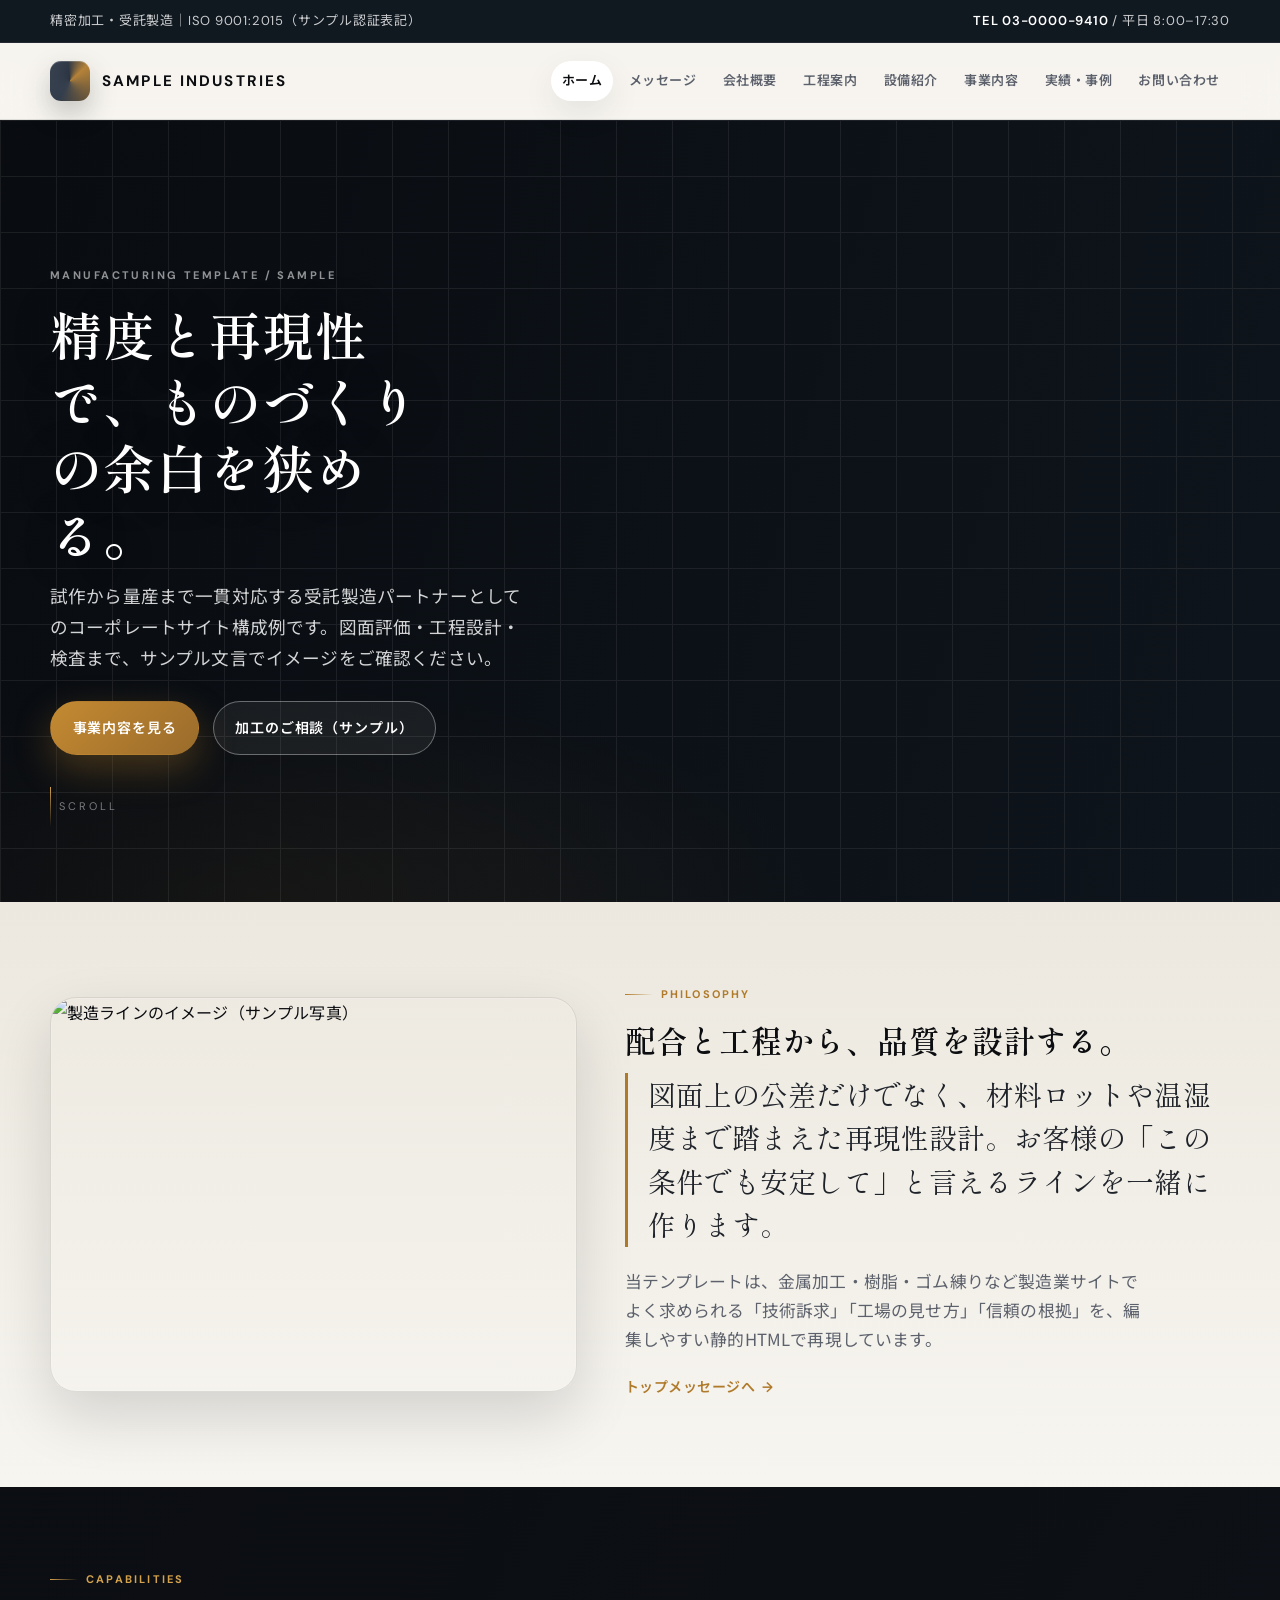
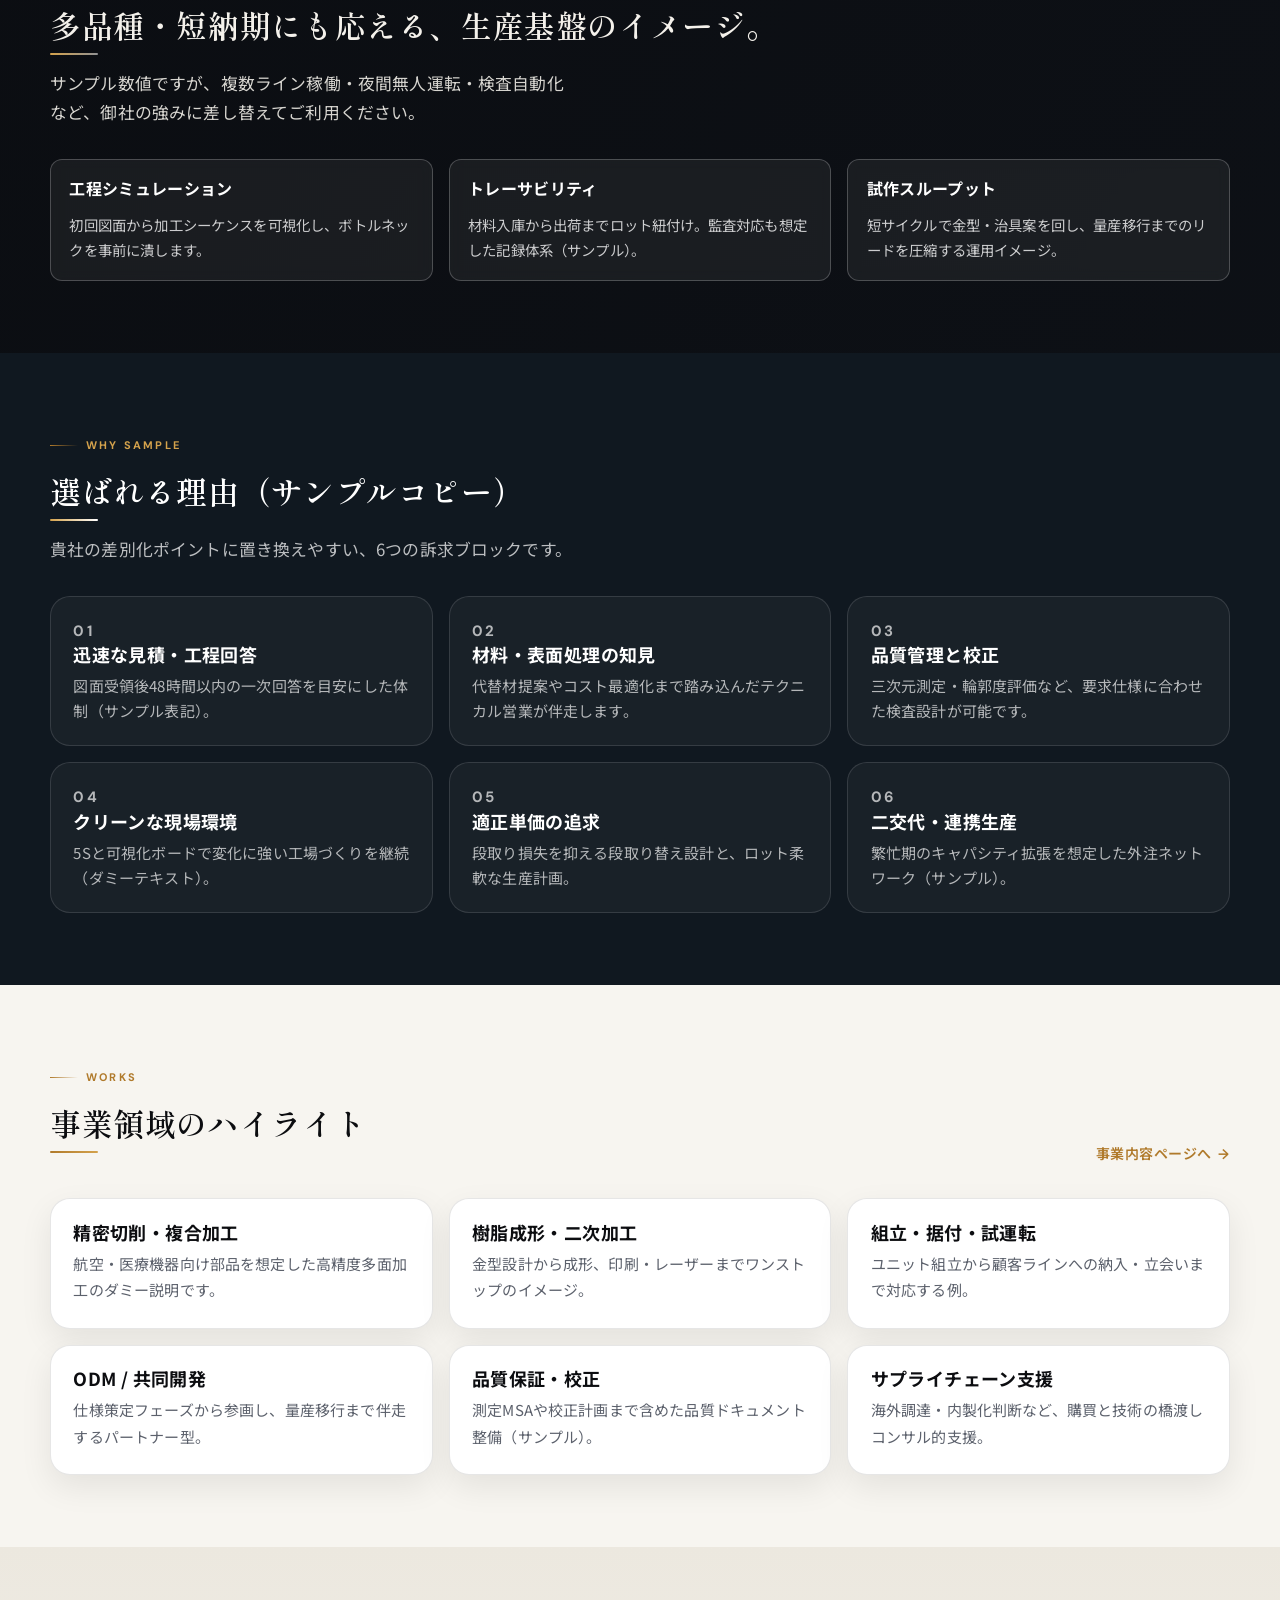
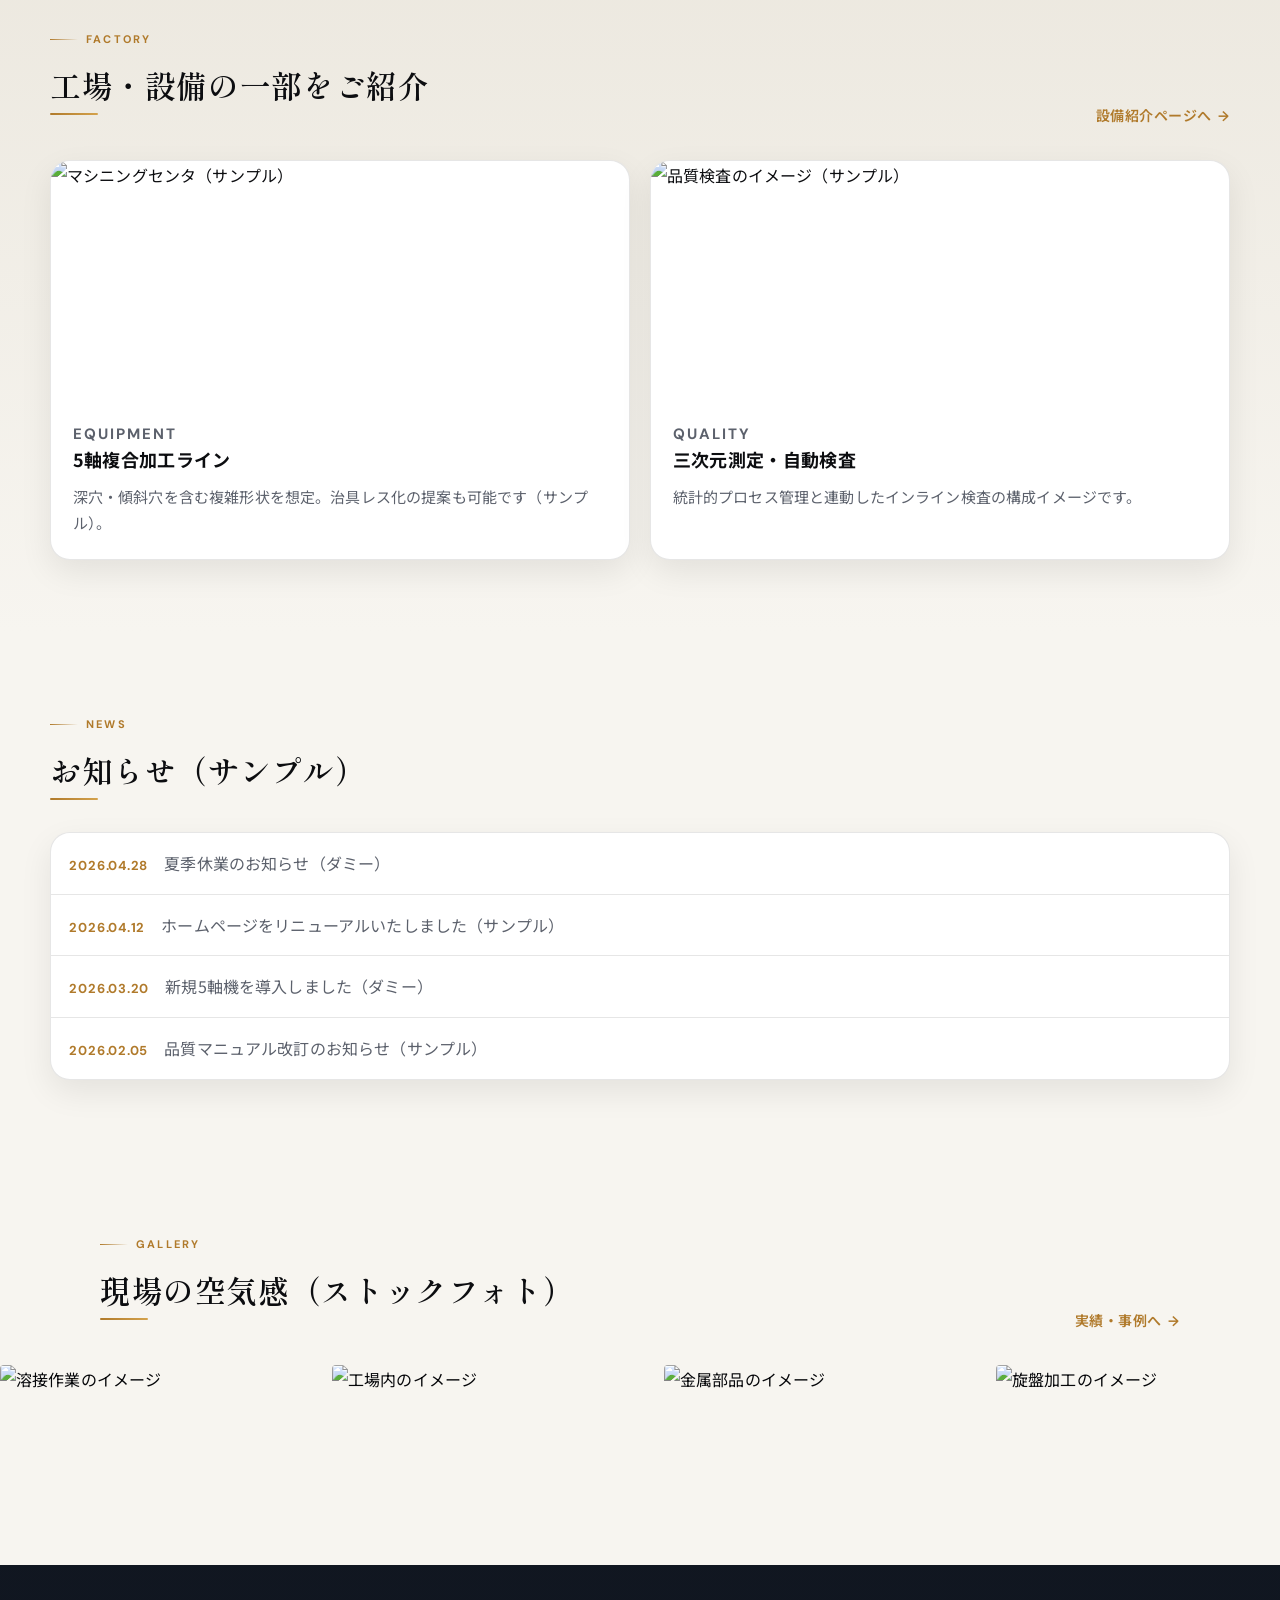
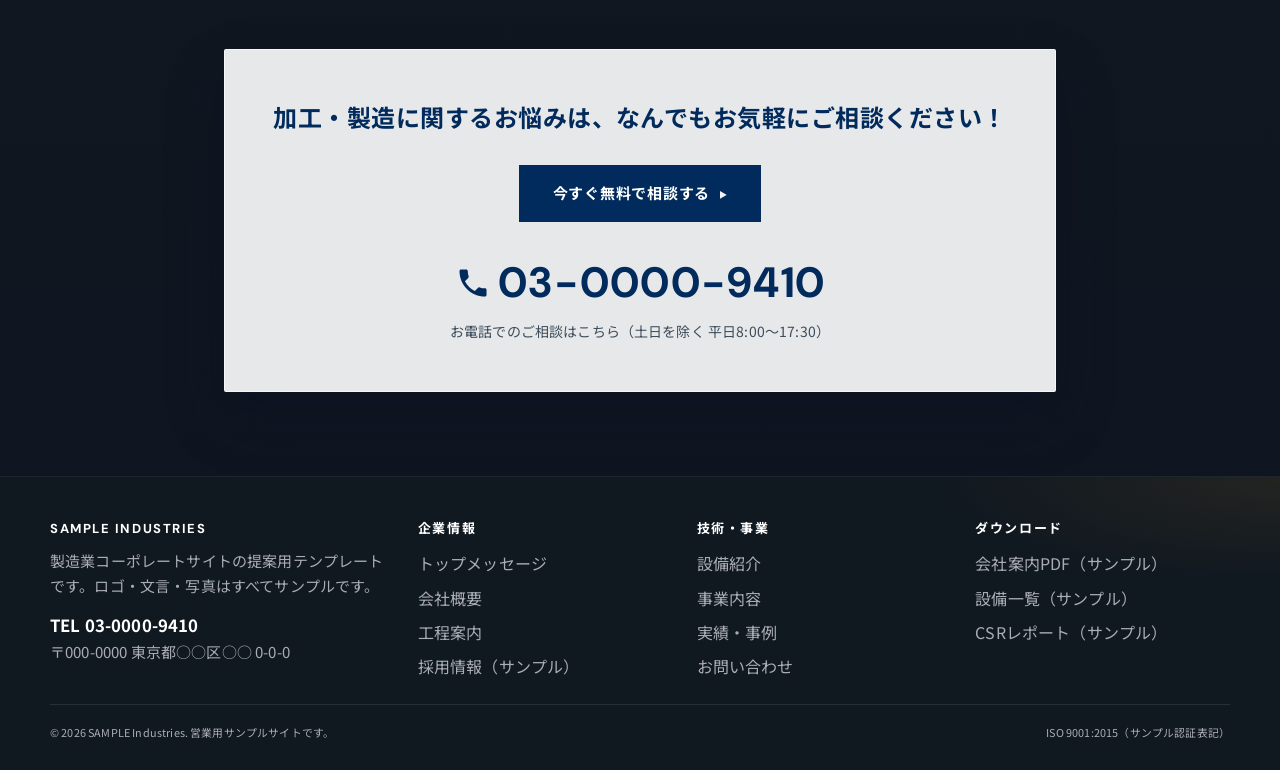
==== index.html @ 42953456 "first commit" ====
<!doctype html>
<html lang="ja">
  <head>
    <meta charset="UTF-8" />
    <meta name="viewport" content="width=device-width, initial-scale=1.0" />
    <meta
      name="description"
      content="製造業向けコーポレートサイトの営業用サンプル。精密加工・受託製造をイメージした複数ページ構成のテンプレートです。"
    />
    <title>SAMPLE Industries | 製造業向けサンプルサイト</title>
    <link rel="preconnect" href="https://fonts.googleapis.com" />
    <link rel="preconnect" href="https://fonts.gstatic.com" crossorigin />
    <link
      href="https://fonts.googleapis.com/css2?family=DM+Sans:ital,opsz,wght@0,9..40,400;0,9..40,500;0,9..40,600;0,9..40,700&family=Noto+Sans+JP:wght@400;500;600;700&family=Shippori+Mincho:wght@500;600;700&display=swap"
      rel="stylesheet"
    />
    <link rel="stylesheet" href="assets/css/style.css" />
  </head>
  <body>
    <div class="topbar">
      <div class="container topbar-inner">
        <div>精密加工・受託製造｜ISO 9001:2015（サンプル認証表記）</div>
        <div><strong>TEL 03-0000-9410</strong> / 平日 8:00–17:30</div>
      </div>
    </div>
    <header class="site-header">
      <div class="container header-inner">
        <a href="index.html" class="brand">
          <span class="brand-mark" aria-hidden="true"></span>
          <span>SAMPLE Industries</span>
        </a>
        <button class="nav-toggle" type="button" aria-label="メニューを開く" aria-expanded="false">Menu</button>
        <nav class="global-nav">
          <div class="global-nav__scroll">
          <a href="index.html" class="is-active">ホーム</a>
          <a href="about.html">メッセージ</a>
          <a href="company.html">会社概要</a>
          <a href="process.html">工程案内</a>
          <a href="equipment.html">設備紹介</a>
          <a href="services.html">事業内容</a>
          <a href="works.html">実績・事例</a>
          <a href="contact.html" class="global-nav__contact-link">お問い合わせ</a>
          </div>
          <div class="mobile-nav-cta">
            <div class="mobile-nav-cta__card">
              <p class="mobile-nav-cta__title">
                加工・製造に関するお悩みは、なんでもお気軽にご相談ください！
              </p>
              <a href="contact.html" class="mobile-nav-cta__btn">
                フォームで相談する
                <span class="mobile-nav-cta__btn-icon" aria-hidden="true">▶</span>
              </a>
              <p class="mobile-nav-cta__tel">
                <a href="tel:+81300009410">
                  <svg viewBox="0 0 24 24" width="24" height="24" aria-hidden="true">
                    <path
                      d="M6.62 10.79c1.44 2.83 3.76 5.14 6.59 6.59l2.2-2.2c.27-.27.67-.36 1.02-.24 1.12.37 2.33.57 3.57.57.55 0 1 .45 1 1V20c0 .55-.45 1-1 1-9.39 0-17-7.61-17-17 0-.55.45-1 1-1h3.5c.55 0 1 .45 1 1 0 1.25.2 2.45.57 3.57.11.35.03.74-.25 1.02l-2.2 2.2z"
                    />
                  </svg>
                  03-0000-9410
                </a>
              </p>
              <p class="mobile-nav-cta__hours">お電話でのご相談はこちら（土日を除く 平日8:00〜17:30）</p>
            </div>
          </div>
        </nav>
      </div>
    </header>

    <main>
      <section class="hero-home" aria-label="メインビジュアル">
        <div class="hero-home__media" aria-hidden="true">
          <img
            src="https://images.unsplash.com/photo-1581091226825-a6a2a5aee158?auto=format&fit=crop&w=2400&q=85"
            alt=""
            width="2400"
            height="1350"
            fetchpriority="high"
          />
        </div>
        <div class="hero-home__veil" aria-hidden="true"></div>
        <div class="hero-home__grid" aria-hidden="true"></div>
        <div class="hero-home__content">
          <div class="container">
            <p class="hero-home__tag">Manufacturing template / sample</p>
            <h1>精度と再現性で、ものづくりの余白を狭める。</h1>
            <p class="lead">
              試作から量産まで一貫対応する受託製造パートナーとしてのコーポレートサイト構成例です。図面評価・工程設計・検査まで、サンプル文言でイメージをご確認ください。
            </p>
            <div class="hero-cta">
              <a href="services.html" class="btn btn-primary">事業内容を見る</a>
              <a href="contact.html" class="btn btn-ghost">加工のご相談（サンプル）</a>
            </div>
            <p class="hero-home__scroll"><span aria-hidden="true"></span>Scroll</p>
          </div>
        </div>
      </section>

      <section class="section-muted">
        <div class="container statement">
          <div class="statement__figure">
            <img
              src="https://images.unsplash.com/photo-1581094794329-c8112a89af12?auto=format&fit=crop&w=1200&q=82"
              alt="製造ラインのイメージ（サンプル写真）"
              width="1200"
              height="900"
            />
          </div>
          <div>
            <span class="eyebrow">Philosophy</span>
            <h2>配合と工程から、品質を設計する。</h2>
            <p class="pullquote">
              図面上の公差だけでなく、材料ロットや温湿度まで踏まえた再現性設計。お客様の「この条件でも安定して」と言えるラインを一緒に作ります。
            </p>
            <p class="lead">
              当テンプレートは、金属加工・樹脂・ゴム練りなど製造業サイトでよく求められる「技術訴求」「工場の見せ方」「信頼の根拠」を、編集しやすい静的HTMLで再現しています。
            </p>
            <p style="margin-top: 1rem">
              <a href="about.html" class="section-link">トップメッセージへ</a>
            </p>
          </div>
        </div>
      </section>

      <section class="bg-image-section" style="--bg-image: url('https://images.unsplash.com/photo-1486262715619-67b85e0b08d3?auto=format&fit=crop&w=2000&q=80')">
        <div class="container">
          <div class="section-head">
            <span class="eyebrow">Capabilities</span>
            <h2>多品種・短納期にも応える、生産基盤のイメージ。</h2>
            <p class="lead">
              サンプル数値ですが、複数ライン稼働・夜間無人運転・検査自動化など、御社の強みに差し替えてご利用ください。
            </p>
          </div>
          <div class="feature-band">
            <article>
              <h3>工程シミュレーション</h3>
              <p>初回図面から加工シーケンスを可視化し、ボトルネックを事前に潰します。</p>
            </article>
            <article>
              <h3>トレーサビリティ</h3>
              <p>材料入庫から出荷までロット紐付け。監査対応も想定した記録体系（サンプル）。</p>
            </article>
            <article>
              <h3>試作スループット</h3>
              <p>短サイクルで金型・治具案を回し、量産移行までのリードを圧縮する運用イメージ。</p>
            </article>
          </div>
        </div>
      </section>

      <section class="section-dark">
        <div class="container">
          <div class="section-head">
            <span class="eyebrow">Why SAMPLE</span>
            <h2>選ばれる理由（サンプルコピー）</h2>
            <p class="lead">貴社の差別化ポイントに置き換えやすい、6つの訴求ブロックです。</p>
          </div>
          <div class="reason-grid">
            <article class="reason-card">
              <p class="reason-card__num">01</p>
              <h3>迅速な見積・工程回答</h3>
              <p>図面受領後48時間以内の一次回答を目安にした体制（サンプル表記）。</p>
            </article>
            <article class="reason-card">
              <p class="reason-card__num">02</p>
              <h3>材料・表面処理の知見</h3>
              <p>代替材提案やコスト最適化まで踏み込んだテクニカル営業が伴走します。</p>
            </article>
            <article class="reason-card">
              <p class="reason-card__num">03</p>
              <h3>品質管理と校正</h3>
              <p>三次元測定・輪郭度評価など、要求仕様に合わせた検査設計が可能です。</p>
            </article>
            <article class="reason-card">
              <p class="reason-card__num">04</p>
              <h3>クリーンな現場環境</h3>
              <p>5Sと可視化ボードで変化に強い工場づくりを継続（ダミーテキスト）。</p>
            </article>
            <article class="reason-card">
              <p class="reason-card__num">05</p>
              <h3>適正単価の追求</h3>
              <p>段取り損失を抑える段取り替え設計と、ロット柔軟な生産計画。</p>
            </article>
            <article class="reason-card">
              <p class="reason-card__num">06</p>
              <h3>二交代・連携生産</h3>
              <p>繁忙期のキャパシティ拡張を想定した外注ネットワーク（サンプル）。</p>
            </article>
          </div>
        </div>
      </section>

      <section>
        <div class="container">
          <div class="section-head">
            <span class="eyebrow">Works</span>
            <div class="section-head-row">
              <h2>事業領域のハイライト</h2>
              <a class="section-link" href="services.html">事業内容ページへ</a>
            </div>
          </div>
          <div class="service-tiles">
            <article class="service-tile">
              <h3>精密切削・複合加工</h3>
              <p>航空・医療機器向け部品を想定した高精度多面加工のダミー説明です。</p>
            </article>
            <article class="service-tile">
              <h3>樹脂成形・二次加工</h3>
              <p>金型設計から成形、印刷・レーザーまでワンストップのイメージ。</p>
            </article>
            <article class="service-tile">
              <h3>組立・据付・試運転</h3>
              <p>ユニット組立から顧客ラインへの納入・立会いまで対応する例。</p>
            </article>
            <article class="service-tile">
              <h3>ODM / 共同開発</h3>
              <p>仕様策定フェーズから参画し、量産移行まで伴走するパートナー型。</p>
            </article>
            <article class="service-tile">
              <h3>品質保証・校正</h3>
              <p>測定MSAや校正計画まで含めた品質ドキュメント整備（サンプル）。</p>
            </article>
            <article class="service-tile">
              <h3>サプライチェーン支援</h3>
              <p>海外調達・内製化判断など、購買と技術の橋渡しコンサル的支援。</p>
            </article>
          </div>
        </div>
      </section>

      <section class="section-muted">
        <div class="container">
          <div class="section-head">
            <span class="eyebrow">Factory</span>
            <div class="section-head-row">
              <h2>工場・設備の一部をご紹介</h2>
              <a class="section-link" href="equipment.html">設備紹介ページへ</a>
            </div>
          </div>
          <div class="works-grid">
            <article class="work-card">
              <img
                src="https://images.unsplash.com/photo-1530124566582-a618bc2615dc?auto=format&fit=crop&w=1000&q=80"
                alt="マシニングセンタ（サンプル）"
                width="1000"
                height="600"
              />
              <div class="work-card__body">
                <p class="work-card__meta">Equipment</p>
                <h3>5軸複合加工ライン</h3>
                <p>深穴・傾斜穴を含む複雑形状を想定。治具レス化の提案も可能です（サンプル）。</p>
              </div>
            </article>
            <article class="work-card">
              <img
                src="https://images.unsplash.com/photo-1611273426858-450d8e3c9fce?auto=format&fit=crop&w=1000&q=80"
                alt="品質検査のイメージ（サンプル）"
                width="1000"
                height="600"
              />
              <div class="work-card__body">
                <p class="work-card__meta">Quality</p>
                <h3>三次元測定・自動検査</h3>
                <p>統計的プロセス管理と連動したインライン検査の構成イメージです。</p>
              </div>
            </article>
          </div>
        </div>
      </section>

      <section>
        <div class="container">
          <div class="section-head">
            <span class="eyebrow">News</span>
            <h2>お知らせ（サンプル）</h2>
          </div>
          <ul class="news-list">
            <li><span>2026.04.28</span> 夏季休業のお知らせ（ダミー）</li>
            <li><span>2026.04.12</span> ホームページをリニューアルいたしました（サンプル）</li>
            <li><span>2026.03.20</span> 新規5軸機を導入しました（ダミー）</li>
            <li><span>2026.02.05</span> 品質マニュアル改訂のお知らせ（サンプル）</li>
          </ul>
        </div>
      </section>

      <section class="carousel-section">
        <div class="container">
          <div class="section-head">
            <span class="eyebrow">Gallery</span>
            <div class="section-head-row">
              <h2>現場の空気感（ストックフォト）</h2>
              <a class="section-link" href="works.html">実績・事例へ</a>
            </div>
          </div>
        </div>
        <div class="gallery-marquee" aria-label="製造現場イメージのギャラリー">
          <div class="gallery-track">
            <img src="https://images.unsplash.com/photo-1504328345606-18bbc8c9d7d1?auto=format&fit=crop&w=700&q=80" alt="溶接作業のイメージ" width="700" height="438" />
            <img src="https://images.unsplash.com/photo-1581094794329-c8112a89af12?auto=format&fit=crop&w=700&q=80" alt="工場内のイメージ" width="700" height="438" />
            <img src="https://images.unsplash.com/photo-1611273426858-450d8e3c9fce?auto=format&fit=crop&w=700&q=80" alt="金属部品のイメージ" width="700" height="438" />
            <img src="https://images.unsplash.com/photo-1530124566582-a618bc2615dc?auto=format&fit=crop&w=700&q=80" alt="旋盤加工のイメージ" width="700" height="438" />
            <img src="https://images.unsplash.com/photo-1565514020179-026b92b84bb6?auto=format&fit=crop&w=700&q=80" alt="製造設備のイメージ" width="700" height="438" />
            <img src="https://images.unsplash.com/photo-1486262715619-67b85e0b08d3?auto=format&fit=crop&w=700&q=80" alt="工場フロアのイメージ" width="700" height="438" />
          </div>
          <div class="gallery-track" aria-hidden="true">
            <img src="https://images.unsplash.com/photo-1504328345606-18bbc8c9d7d1?auto=format&fit=crop&w=700&q=80" alt="" width="700" height="438" />
            <img src="https://images.unsplash.com/photo-1581094794329-c8112a89af12?auto=format&fit=crop&w=700&q=80" alt="" width="700" height="438" />
            <img src="https://images.unsplash.com/photo-1611273426858-450d8e3c9fce?auto=format&fit=crop&w=700&q=80" alt="" width="700" height="438" />
            <img src="https://images.unsplash.com/photo-1530124566582-a618bc2615dc?auto=format&fit=crop&w=700&q=80" alt="" width="700" height="438" />
            <img src="https://images.unsplash.com/photo-1565514020179-026b92b84bb6?auto=format&fit=crop&w=700&q=80" alt="" width="700" height="438" />
            <img src="https://images.unsplash.com/photo-1486262715619-67b85e0b08d3?auto=format&fit=crop&w=700&q=80" alt="" width="700" height="438" />
          </div>
        </div>
      </section>

      <section class="contact-showcase" aria-labelledby="contact-showcase-title">
        <div class="contact-showcase__bg" aria-hidden="true"></div>
        <div class="contact-showcase__overlay" aria-hidden="true"></div>
        <div class="container contact-showcase__wrap">
          <div class="contact-showcase__card">
            <h2 id="contact-showcase-title" class="contact-showcase__title">
              加工・製造に関するお悩みは、なんでもお気軽にご相談ください！
            </h2>
            <a href="contact.html" class="contact-showcase__btn">
              今すぐ無料で相談する
              <span class="contact-showcase__btn-icon" aria-hidden="true">▶</span>
            </a>
            <p class="contact-showcase__tel">
              <a href="tel:+81300009410">
                <svg viewBox="0 0 24 24" width="24" height="24" aria-hidden="true">
                  <path
                    d="M6.62 10.79c1.44 2.83 3.76 5.14 6.59 6.59l2.2-2.2c.27-.27.67-.36 1.02-.24 1.12.37 2.33.57 3.57.57.55 0 1 .45 1 1V20c0 .55-.45 1-1 1-9.39 0-17-7.61-17-17 0-.55.45-1 1-1h3.5c.55 0 1 .45 1 1 0 1.25.2 2.45.57 3.57.11.35.03.74-.25 1.02l-2.2 2.2z"
                  />
                </svg>
                03-0000-9410
              </a>
            </p>
            <p class="contact-showcase__hours">お電話でのご相談はこちら（土日を除く 平日8:00〜17:30）</p>
          </div>
        </div>
      </section>
    </main>

    <footer class="site-footer">
      <div class="container">
        <div class="footer-grid">
          <div class="footer-col footer-contact">
            <h3>SAMPLE Industries</h3>
            <p>製造業コーポレートサイトの提案用テンプレートです。ロゴ・文言・写真はすべてサンプルです。</p>
            <p><strong>TEL 03-0000-9410</strong><br />〒000-0000 東京都○○区○○ 0-0-0</p>
          </div>
          <div class="footer-col">
            <h3>企業情報</h3>
            <ul>
              <li><a href="about.html">トップメッセージ</a></li>
              <li><a href="company.html">会社概要</a></li>
              <li><a href="process.html">工程案内</a></li>
              <li><a href="recruit.html">採用情報（サンプル）</a></li>
            </ul>
          </div>
          <div class="footer-col">
            <h3>技術・事業</h3>
            <ul>
              <li><a href="equipment.html">設備紹介</a></li>
              <li><a href="services.html">事業内容</a></li>
              <li><a href="works.html">実績・事例</a></li>
              <li><a href="contact.html">お問い合わせ</a></li>
            </ul>
          </div>
          <div class="footer-col">
            <h3>ダウンロード</h3>
            <ul>
              <li><a href="contact.html">会社案内PDF（サンプル）</a></li>
              <li><a href="contact.html">設備一覧（サンプル）</a></li>
              <li><a href="contact.html">CSRレポート（サンプル）</a></li>
            </ul>
          </div>
        </div>
        <div class="footer-bottom">
          <small>© 2026 SAMPLE Industries. 営業用サンプルサイトです。</small>
          <small>ISO 9001:2015（サンプル認証表記）</small>
        </div>
      </div>
    </footer>

    <script src="assets/js/main.js"></script>
  </body>
</html>
---- assets/css/style.css ----
/* SAMPLE Industries — manufacturing corporate template */

:root {
  --ink: #0c0d10;
  --ink-soft: #1e2229;
  --paper: #f7f5f0;
  --paper-2: #ece8df;
  --line: rgba(12, 13, 16, 0.1);
  --line-strong: rgba(12, 13, 16, 0.18);
  --muted: #5c616c;
  --fog: #8b9099;
  --accent: #b07a2b;
  --accent-2: #d4a24c;
  --deep: #101820;
  --deep-2: #1a2433;
  --glow: rgba(212, 162, 76, 0.35);
  --radius: 20px;
  --radius-sm: 12px;
  --shadow: 0 24px 60px rgba(8, 10, 14, 0.14);
  --shadow-soft: 0 12px 32px rgba(8, 10, 14, 0.08);
  --container: min(1180px, calc(100vw - 2.5rem));
  --font-sans: "Noto Sans JP", "DM Sans", system-ui, sans-serif;
  --font-display: "Shippori Mincho", "Noto Serif JP", serif;
  --font-ui: "DM Sans", "Noto Sans JP", system-ui, sans-serif;
  /* モバイルドロワー：トップバー + ヘッダー分をビューポートから差し引く基準（min-height と一致） */
  --topbar-min-h: 42px;
  --site-header-min-h: 76px;
}

*,
*::before,
*::after {
  box-sizing: border-box;
}

html {
  scroll-behavior: smooth;
}

html.nav-open {
  overflow: hidden !important;
}

body.nav-open {
  overflow: hidden !important;
}

body {
  margin: 0;
  color: var(--ink);
  background: var(--paper);
  font-family: var(--font-sans);
  font-size: 1rem;
  line-height: 1.75;
  letter-spacing: 0.01em;
  -webkit-font-smoothing: antialiased;
}

img {
  max-width: 100%;
  display: block;
}

a {
  color: inherit;
  text-decoration: none;
}

.container {
  width: var(--container);
  margin: 0 auto;
}

/* —— Top bar —— */
.topbar {
  background: var(--deep);
  color: rgba(255, 255, 255, 0.78);
  font-family: var(--font-ui);
  font-size: 0.8125rem;
  letter-spacing: 0.06em;
  border-bottom: 1px solid rgba(255, 255, 255, 0.08);
}

.topbar-inner {
  min-height: 42px;
  display: flex;
  align-items: center;
  justify-content: space-between;
  gap: 1rem;
  flex-wrap: wrap;
}

.topbar strong {
  color: #fff;
  font-weight: 600;
}

/* —— Header —— */
.site-header {
  position: sticky;
  top: 0;
  z-index: 120;
  background: rgba(247, 245, 240, 0.82);
  backdrop-filter: blur(16px) saturate(1.2);
  border-bottom: 1px solid var(--line);
}

.header-inner {
  display: flex;
  align-items: center;
  justify-content: space-between;
  gap: 1.25rem;
  min-height: 76px;
}

.brand {
  display: inline-flex;
  align-items: center;
  gap: 0.75rem;
  flex-shrink: 0;
}

.brand-mark {
  width: 40px;
  height: 40px;
  border-radius: 11px;
  background:
    linear-gradient(145deg, rgba(255, 255, 255, 0.12), transparent),
    conic-gradient(from 210deg, #2a3544, #1a2433 40%, #b07a2b 55%, #2a3544);
  box-shadow:
    0 1px 0 rgba(255, 255, 255, 0.2) inset,
    0 12px 28px rgba(0, 0, 0, 0.22);
}

.brand span:last-child {
  font-family: var(--font-ui);
  font-weight: 700;
  font-size: 0.95rem;
  letter-spacing: 0.14em;
  text-transform: uppercase;
  color: var(--ink);
}

.nav-toggle {
  display: none;
  border: 1px solid var(--line-strong);
  background: #fff;
  color: var(--ink);
  border-radius: 10px;
  padding: 0.5rem 0.85rem;
  font-family: var(--font-ui);
  font-size: 0.75rem;
  font-weight: 600;
  letter-spacing: 0.12em;
  cursor: pointer;
}

.global-nav {
  display: flex;
  align-items: center;
  justify-content: flex-end;
  flex-wrap: wrap;
  gap: 0.15rem 0.35rem;
}

/* PCは display:contents でリンクを横並びに。SPではスクロール領域としてボックス化 */
.global-nav__scroll {
  display: contents;
}

.global-nav__scroll > a {
  font-family: var(--font-ui);
  font-size: 0.8125rem;
  font-weight: 600;
  letter-spacing: 0.04em;
  color: var(--muted);
  padding: 0.55rem 0.65rem;
  border-radius: 999px;
  transition:
    color 0.2s ease,
    background 0.2s ease;
}

.global-nav__scroll > a:hover {
  color: var(--ink);
  background: rgba(12, 13, 16, 0.05);
}

.global-nav__scroll > a.is-active {
  color: var(--ink);
  background: #fff;
  box-shadow: var(--shadow-soft);
}

/* PCヘッダーのみ「お問い合わせ」リンクを表示。SPドロワー下部にCTAを別配置 */
.mobile-nav-cta {
  display: none;
}

/* —— Typography —— */
h1,
h2,
h3 {
  margin: 0 0 0.85rem;
  font-family: var(--font-display);
  font-weight: 600;
  line-height: 1.28;
  letter-spacing: 0.02em;
}

h1 {
  font-size: clamp(2rem, 4.2vw, 3.25rem);
}

h2 {
  font-size: clamp(1.45rem, 2.4vw, 2rem);
}

h3 {
  font-size: 1.125rem;
  font-family: var(--font-sans);
  font-weight: 700;
}

.lead {
  color: var(--muted);
  max-width: 58ch;
  margin: 0;
  font-size: 1.05rem;
}

.eyebrow {
  display: inline-flex;
  align-items: center;
  gap: 0.5rem;
  font-family: var(--font-ui);
  font-size: 0.6875rem;
  font-weight: 700;
  letter-spacing: 0.2em;
  text-transform: uppercase;
  color: var(--accent);
  margin-bottom: 1rem;
}

.eyebrow::before {
  content: "";
  width: 28px;
  height: 1px;
  background: linear-gradient(90deg, var(--accent), transparent);
}

.section-head {
  margin-bottom: 2rem;
}

.section-head h2 {
  position: relative;
  padding-bottom: 0.65rem;
}

.section-head h2::after {
  content: "";
  position: absolute;
  left: 0;
  bottom: 0;
  width: 48px;
  height: 2px;
  background: linear-gradient(90deg, var(--accent), var(--accent-2));
  border-radius: 99px;
}

.section-head-row {
  display: flex;
  align-items: flex-end;
  justify-content: space-between;
  gap: 1rem;
  flex-wrap: wrap;
}

.section-link {
  display: inline-flex;
  align-items: center;
  gap: 0.4rem;
  font-family: var(--font-ui);
  font-weight: 600;
  font-size: 0.875rem;
  color: var(--accent);
  letter-spacing: 0.04em;
}

.section-link::after {
  content: "→";
  transition: transform 0.2s ease;
}

.section-link:hover::after {
  transform: translateX(4px);
}

.section-link.light {
  color: #fff;
}

/* —— Buttons —— */
.btn {
  display: inline-flex;
  align-items: center;
  justify-content: center;
  gap: 0.5rem;
  padding: 0.85rem 1.35rem;
  border-radius: 999px;
  font-family: var(--font-ui);
  font-weight: 600;
  font-size: 0.875rem;
  letter-spacing: 0.06em;
  border: 1px solid transparent;
  cursor: pointer;
  transition:
    transform 0.2s ease,
    box-shadow 0.2s ease,
    background 0.2s ease;
}

.btn-primary {
  background: linear-gradient(135deg, #c48a32, #9a6b2b);
  color: #fff;
  box-shadow: 0 14px 36px rgba(176, 122, 43, 0.35);
}

.btn-primary:hover {
  transform: translateY(-2px);
  box-shadow: 0 18px 44px rgba(176, 122, 43, 0.42);
}

.btn-ghost {
  border-color: rgba(255, 255, 255, 0.35);
  color: #fff;
  background: rgba(255, 255, 255, 0.06);
}

.btn-ghost:hover {
  background: rgba(255, 255, 255, 0.12);
}

.btn-outline {
  border-color: var(--line-strong);
  color: var(--ink);
  background: #fff;
}

.btn-outline:hover {
  border-color: var(--ink);
}

.hero-cta {
  margin-top: 1.75rem;
  display: flex;
  gap: 0.85rem;
  flex-wrap: wrap;
}

/* —— Home hero —— */
.hero-home {
  position: relative;
  min-height: calc(100vh - 118px);
  display: grid;
  align-items: end;
  padding: 0;
  overflow: hidden;
  background: var(--deep);
}

.hero-home__media {
  position: absolute;
  inset: 0;
}

.hero-home__media img {
  width: 100%;
  height: 100%;
  object-fit: cover;
  transform: scale(1.04);
  animation: hero-ken 22s ease-in-out infinite alternate;
}

@keyframes hero-ken {
  from {
    transform: scale(1.04) translate(0, 0);
  }
  to {
    transform: scale(1.12) translate(-1.5%, 1%);
  }
}

.hero-home__veil {
  position: absolute;
  inset: 0;
  background:
    linear-gradient(105deg, rgba(8, 10, 14, 0.88) 0%, rgba(8, 10, 14, 0.55) 45%, rgba(8, 10, 14, 0.25) 100%),
    radial-gradient(ellipse 80% 50% at 20% 100%, rgba(176, 122, 43, 0.2), transparent 55%);
}

.hero-home__grid {
  position: absolute;
  inset: 0;
  opacity: 0.07;
  background-image:
    linear-gradient(rgba(255, 255, 255, 1) 1px, transparent 1px),
    linear-gradient(90deg, rgba(255, 255, 255, 1) 1px, transparent 1px);
  background-size: 56px 56px;
  pointer-events: none;
}

.hero-home__content {
  position: relative;
  z-index: 2;
  width: 100%;
  padding: clamp(2.5rem, 6vw, 5rem) 0 clamp(2.5rem, 5vw, 4rem);
}

.hero-home__content .container {
  max-width: 1180px;
}

.hero-home__tag {
  font-family: var(--font-ui);
  font-size: 0.6875rem;
  font-weight: 700;
  letter-spacing: 0.22em;
  text-transform: uppercase;
  color: rgba(255, 255, 255, 0.55);
  margin-bottom: 1rem;
}

.hero-home h1 {
  color: #fff;
  max-width: 14ch;
  text-shadow: 0 2px 40px rgba(0, 0, 0, 0.35);
}

.hero-home .lead {
  color: rgba(255, 255, 255, 0.82);
  max-width: 48ch;
  font-size: clamp(0.95rem, 1.5vw, 1.1rem);
}

.hero-home__scroll {
  display: inline-flex;
  align-items: center;
  gap: 0.5rem;
  margin-top: 2rem;
  font-family: var(--font-ui);
  font-size: 0.6875rem;
  letter-spacing: 0.28em;
  text-transform: uppercase;
  color: rgba(255, 255, 255, 0.45);
}

.hero-home__scroll span {
  display: block;
  width: 1px;
  height: 40px;
  background: linear-gradient(180deg, var(--accent-2), transparent);
}

/* —— Inner page hero —— */
.sub-hero {
  position: relative;
  padding: clamp(4rem, 10vw, 6.5rem) 0 clamp(2.5rem, 5vw, 3.5rem);
  overflow: hidden;
}

/* position: relative が無いと ::before/::after がセクション外に張り付き、明背景＋白文字になる */
.bg-image-section {
  position: relative;
  overflow: hidden;
  isolation: isolate;
  color: #f4f1eb;
}

.bg-image-section::before {
  content: "";
  position: absolute;
  inset: 0;
  z-index: 0;
  background-color: #151b24;
  background-image: var(--bg-image);
  background-size: cover;
  background-position: center;
}

.bg-image-section::after {
  content: "";
  position: absolute;
  inset: 0;
  z-index: 1;
  background: linear-gradient(120deg, rgba(10, 12, 16, 0.9), rgba(10, 12, 16, 0.72));
  pointer-events: none;
}

.bg-image-section .container {
  position: relative;
  z-index: 2;
}

.bg-image-section .eyebrow {
  color: var(--accent-2);
}

.bg-image-section .eyebrow::before {
  background: linear-gradient(90deg, var(--accent-2), transparent);
}

.bg-image-section h1 {
  color: #fff;
}

.bg-image-section .section-head h2 {
  color: #f4f1eb;
}

.bg-image-section .section-head h2::after {
  background: linear-gradient(90deg, var(--accent-2), rgba(255, 255, 255, 0.55));
}

.bg-image-section .lead,
.bg-image-section p {
  color: rgba(244, 241, 235, 0.88);
}

/* —— Sections —— */
section {
  padding: clamp(3rem, 6vw, 4.5rem) 0;
}

.section-dark {
  background: var(--deep);
  color: rgba(255, 255, 255, 0.82);
}

.section-dark h2,
.section-dark h3 {
  color: #fff;
}

.section-dark .section-head h2::after {
  background: linear-gradient(90deg, var(--accent-2), #fff);
}

.section-dark .lead,
.section-dark p {
  color: rgba(255, 255, 255, 0.72);
}

.section-dark .eyebrow {
  color: var(--accent-2);
}

.section-muted {
  background: linear-gradient(180deg, var(--paper-2), var(--paper));
}

/* —— Statement band —— */
.statement {
  display: grid;
  grid-template-columns: 1fr 1.15fr;
  gap: clamp(1.5rem, 4vw, 3rem);
  align-items: center;
}

.statement__figure {
  position: relative;
  border-radius: calc(var(--radius) + 6px);
  overflow: hidden;
  box-shadow: var(--shadow);
  border: 1px solid var(--line);
  aspect-ratio: 4/3;
}

.statement__figure img {
  width: 100%;
  height: 100%;
  object-fit: cover;
}

.statement__figure::after {
  content: "";
  position: absolute;
  inset: 0;
  border-radius: inherit;
  box-shadow: inset 0 0 0 1px rgba(255, 255, 255, 0.12);
  pointer-events: none;
}

.pullquote {
  font-family: var(--font-display);
  font-size: clamp(1.35rem, 2.2vw, 1.75rem);
  line-height: 1.55;
  color: var(--ink-soft);
  margin: 0 0 1.25rem;
  padding-left: 1.25rem;
  border-left: 3px solid var(--accent);
}

/* —— Reason grid (Kogure-style) —— */
.reason-grid {
  display: grid;
  grid-template-columns: repeat(3, 1fr);
  gap: 1rem;
}

.reason-card {
  background: rgba(255, 255, 255, 0.04);
  border: 1px solid rgba(255, 255, 255, 0.12);
  border-radius: var(--radius);
  padding: 1.35rem 1.4rem;
  transition:
    border-color 0.25s ease,
    transform 0.25s ease,
    background 0.25s ease;
}

.reason-card:hover {
  border-color: rgba(212, 162, 76, 0.45);
  background: rgba(255, 255, 255, 0.06);
  transform: translateY(-3px);
}

.reason-card__num {
  font-family: var(--font-ui);
  font-size: 0.6875rem;
  font-weight: 700;
  letter-spacing: 0.16em;
  color: var(--accent-2);
  margin-bottom: 0.5rem;
}

.reason-card h3 {
  color: #fff;
  margin-bottom: 0.5rem;
}

.reason-card p {
  margin: 0;
  font-size: 0.9375rem;
  color: rgba(255, 255, 255, 0.68);
  line-height: 1.65;
}

/* —— Service tiles —— */
.service-tiles {
  display: grid;
  grid-template-columns: repeat(3, 1fr);
  gap: 1rem;
}

.service-tile {
  position: relative;
  background: #fff;
  border: 1px solid var(--line);
  border-radius: var(--radius);
  padding: 1.35rem 1.4rem 1.5rem;
  box-shadow: var(--shadow-soft);
  overflow: hidden;
  transition:
    box-shadow 0.25s ease,
    transform 0.25s ease;
}

.service-tile::before {
  content: "";
  position: absolute;
  top: 0;
  left: 0;
  right: 0;
  height: 3px;
  background: linear-gradient(90deg, var(--accent), var(--accent-2));
  opacity: 0;
  transition: opacity 0.25s ease;
}

.service-tile:hover {
  transform: translateY(-4px);
  box-shadow: var(--shadow);
}

.service-tile:hover::before {
  opacity: 1;
}

.service-tile h3 {
  margin-bottom: 0.45rem;
}

.service-tile p {
  margin: 0;
  color: var(--muted);
  font-size: 0.9375rem;
}

/* —— Works cards —— */
.works-grid {
  display: grid;
  grid-template-columns: repeat(2, 1fr);
  gap: 1.25rem;
}

.work-card {
  border-radius: var(--radius);
  overflow: hidden;
  border: 1px solid var(--line);
  background: #fff;
  box-shadow: var(--shadow-soft);
  display: grid;
  grid-template-rows: auto 1fr;
  transition: box-shadow 0.25s ease;
}

.work-card:hover {
  box-shadow: var(--shadow);
}

.work-card img {
  width: 100%;
  height: 240px;
  object-fit: cover;
}

.work-card__body {
  padding: 1.25rem 1.35rem 1.4rem;
}

.work-card__meta {
  font-family: var(--font-ui);
  font-size: 0.6875rem;
  font-weight: 700;
  letter-spacing: 0.14em;
  text-transform: uppercase;
  color: var(--accent);
  margin-bottom: 0.35rem;
}

.work-card p {
  margin: 0;
  color: var(--muted);
  font-size: 0.9375rem;
}

/* —— Feature band (on image section) —— */
.feature-band {
  display: grid;
  grid-template-columns: repeat(3, 1fr);
  gap: 1rem;
}

.feature-band article {
  border: 1px solid rgba(255, 255, 255, 0.22);
  border-radius: var(--radius-sm);
  padding: 1.1rem 1.15rem;
  background: rgba(255, 255, 255, 0.06);
  backdrop-filter: blur(6px);
}

.feature-band h3 {
  color: #fff;
  font-size: 1rem;
}

.feature-band p {
  margin: 0;
  color: rgba(255, 255, 255, 0.78);
  font-size: 0.9rem;
}

/* —— News —— */
.news-list {
  list-style: none;
  margin: 0;
  padding: 0;
  border: 1px solid var(--line);
  border-radius: var(--radius);
  background: #fff;
  overflow: hidden;
  box-shadow: var(--shadow-soft);
}

.news-list li {
  padding: 1rem 1.15rem;
  border-bottom: 1px solid var(--line);
  color: var(--muted);
  display: flex;
  gap: 1rem;
  align-items: baseline;
  flex-wrap: wrap;
}

.news-list li:last-child {
  border-bottom: none;
}

.news-list span {
  font-family: var(--font-ui);
  font-weight: 700;
  font-size: 0.8125rem;
  letter-spacing: 0.06em;
  color: var(--accent);
  flex-shrink: 0;
}

/* —— Marquee gallery —— */
.carousel-section {
  padding-bottom: 0;
}

.carousel-section .section-head {
  padding-left: max(1.25rem, calc((100vw - 1180px) / 2));
  padding-right: max(1.25rem, calc((100vw - 1180px) / 2));
}

.gallery-marquee {
  width: 100vw;
  margin-left: calc(50% - 50vw);
  overflow: hidden;
  display: flex;
  gap: 0.75rem;
}

.gallery-track {
  display: flex;
  gap: 0.75rem;
  flex-shrink: 0;
  min-width: max-content;
  animation: gallery-flow 48s linear infinite;
}

.gallery-track img {
  width: 320px;
  height: 200px;
  object-fit: cover;
  border-radius: 4px;
  filter: saturate(0.92) contrast(1.05);
}

@keyframes gallery-flow {
  from {
    transform: translateX(0);
  }
  to {
    transform: translateX(calc(-100% - 0.75rem));
  }
}

@media (prefers-reduced-motion: reduce) {
  .gallery-track {
    animation: none;
  }

  .hero-home__media img {
    animation: none;
  }
}

/* —— Contact showcase（工場背景＋半透明カード） —— */
.contact-showcase {
  --contact-navy: #002b5c;
  --contact-navy-hover: #003d7a;
  position: relative;
  padding: clamp(3.25rem, 9vw, 5.25rem) 1.25rem;
  overflow: hidden;
}

.contact-showcase__bg {
  position: absolute;
  inset: 0;
  background-color: #1a2433;
  background-image: url("https://images.unsplash.com/photo-1486262715619-67b85e0b08d3?auto=format&fit=crop&w=2400&q=82");
  background-size: cover;
  background-position: center;
  filter: saturate(0.62) brightness(0.74);
  transform: scale(1.03);
}

.contact-showcase__overlay {
  position: absolute;
  inset: 0;
  background: linear-gradient(180deg, rgba(10, 18, 32, 0.45) 0%, rgba(10, 18, 32, 0.55) 100%);
}

.contact-showcase__wrap {
  position: relative;
  z-index: 1;
  display: flex;
  justify-content: center;
}

.contact-showcase__card {
  width: 100%;
  max-width: 52rem;
  margin: 0 auto;
  padding: clamp(2rem, 5vw, 3rem) clamp(1.5rem, 4vw, 2.75rem);
  text-align: center;
  background: rgba(255, 255, 255, 0.9);
  backdrop-filter: blur(12px);
  -webkit-backdrop-filter: blur(12px);
  border: 1px solid rgba(255, 255, 255, 0.65);
  box-shadow:
    0 4px 24px rgba(0, 20, 50, 0.08),
    0 28px 64px rgba(0, 15, 40, 0.2);
  border-radius: 2px;
}

.contact-showcase__title {
  margin: 0 0 clamp(1.35rem, 3vw, 1.85rem);
  font-family: var(--font-sans);
  font-size: clamp(1.1rem, 2.15vw, 1.5rem);
  font-weight: 700;
  line-height: 1.55;
  color: var(--contact-navy);
  letter-spacing: 0.02em;
}

.contact-showcase__btn {
  display: inline-flex;
  align-items: center;
  justify-content: center;
  gap: 0.45rem;
  padding: 0.95rem 2.1rem;
  margin-bottom: clamp(1.75rem, 4vw, 2.25rem);
  background: var(--contact-navy);
  color: #fff;
  font-family: var(--font-sans);
  font-weight: 700;
  font-size: 0.9375rem;
  letter-spacing: 0.05em;
  border-radius: 0;
  border: none;
  cursor: pointer;
  text-decoration: none;
  transition:
    background 0.2s ease,
    transform 0.2s ease;
}

.contact-showcase__btn:hover {
  background: var(--contact-navy-hover);
  color: #fff;
}

.contact-showcase__btn-icon {
  display: inline-block;
  font-size: 0.55em;
  line-height: 1;
  margin-left: 0.15em;
  opacity: 0.95;
  transform: translateY(0.5px);
}

.contact-showcase__tel {
  margin: 0 0 0.45rem;
  font-family: var(--font-ui), var(--font-sans);
  font-size: clamp(1.65rem, 3.8vw, 2.65rem);
  font-weight: 700;
  letter-spacing: 0.03em;
  line-height: 1.2;
}

.contact-showcase__tel a {
  display: inline-flex;
  align-items: center;
  justify-content: center;
  gap: 0.45rem;
  color: var(--contact-navy);
  text-decoration: none;
  transition: opacity 0.2s ease;
}

.contact-showcase__tel a:hover {
  opacity: 0.82;
}

.contact-showcase__tel svg {
  flex-shrink: 0;
  width: 0.85em;
  height: 0.85em;
  fill: currentColor;
}

.contact-showcase__hours {
  margin: 0;
  font-size: 0.875rem;
  color: #3d4d5c;
  line-height: 1.6;
}

/* —— Footer —— */
.site-footer {
  margin-top: 0;
  padding: 2.75rem 0 1.75rem;
  background:
    radial-gradient(ellipse 60% 80% at 100% 0%, rgba(176, 122, 43, 0.12), transparent 45%),
    var(--deep);
  color: rgba(230, 232, 236, 0.72);
  border-top: 1px solid rgba(255, 255, 255, 0.06);
}

.footer-grid {
  display: grid;
  grid-template-columns: 1.35fr repeat(3, 1fr);
  gap: 1.5rem;
}

.footer-col h3 {
  font-family: var(--font-ui);
  font-size: 0.8125rem;
  font-weight: 700;
  letter-spacing: 0.12em;
  text-transform: uppercase;
  color: #fff;
  margin-bottom: 0.75rem;
}

.footer-col ul {
  margin: 0;
  padding: 0;
  list-style: none;
  display: grid;
  gap: 0.4rem;
}

.footer-col a {
  color: rgba(230, 232, 236, 0.72);
  transition: color 0.2s ease;
}

.footer-col a:hover {
  color: #fff;
}

.footer-contact p {
  margin: 0 0 0.85rem;
  font-size: 0.9375rem;
  line-height: 1.65;
}

.footer-contact strong {
  color: #fff;
  font-size: 1.05rem;
}

.footer-bottom {
  margin-top: 1.5rem;
  padding-top: 1.1rem;
  border-top: 1px solid rgba(255, 255, 255, 0.1);
  display: flex;
  justify-content: space-between;
  gap: 1rem;
  flex-wrap: wrap;
  font-size: 0.8125rem;
}

/* —— Content layouts —— */
.hero-grid {
  display: grid;
  grid-template-columns: 1fr 1fr;
  gap: clamp(1.25rem, 3vw, 2rem);
  align-items: start;
}

.text-block p {
  color: var(--muted);
}

.feature-list {
  display: grid;
  gap: 0.65rem;
  padding: 0;
  margin: 1rem 0 0;
  list-style: none;
}

.feature-list li {
  border-left: 2px solid var(--accent);
  padding-left: 0.85rem;
  color: var(--muted);
  font-size: 0.95rem;
}

.visual-card {
  position: relative;
  border-radius: var(--radius);
  overflow: hidden;
  background: var(--deep);
  min-height: 380px;
  display: flex;
  align-items: flex-end;
  box-shadow: var(--shadow);
  border: 1px solid var(--line);
}

.visual-card::before {
  content: "";
  position: absolute;
  inset: 0;
  background: linear-gradient(to top, rgba(8, 10, 14, 0.82), transparent 55%);
  z-index: 1;
}

.visual-card img {
  position: absolute;
  inset: 0;
  width: 100%;
  height: 100%;
  object-fit: cover;
}

.visual-meta {
  position: relative;
  z-index: 2;
  margin: 1.1rem;
  padding: 1.1rem 1.2rem;
  width: calc(100% - 2.2rem);
  border-radius: var(--radius-sm);
  background: rgba(12, 14, 18, 0.72);
  border: 1px solid rgba(255, 255, 255, 0.14);
  color: rgba(255, 255, 255, 0.88);
}

.visual-meta strong {
  display: block;
  font-family: var(--font-ui);
  font-size: 0.75rem;
  letter-spacing: 0.1em;
  text-transform: uppercase;
  color: var(--accent-2);
  margin-bottom: 0.35rem;
}

.visual-meta p {
  margin: 0;
  font-size: 0.9rem;
  color: rgba(255, 255, 255, 0.82);
}

.card {
  background: #fff;
  border: 1px solid var(--line);
  border-radius: var(--radius);
  padding: 1.35rem 1.4rem;
  box-shadow: var(--shadow-soft);
}

.card p {
  color: var(--muted);
  margin-bottom: 0;
}

/* —— Tables —— */
.profile-table-wrap {
  border: 1px solid var(--line);
  border-radius: calc(var(--radius) + 4px);
  overflow: hidden;
  background: #fff;
  box-shadow: var(--shadow-soft);
}

.profile-table {
  width: 100%;
  border-collapse: collapse;
}

.profile-table tr {
  border-bottom: 1px solid var(--line);
}

.profile-table tr:last-child {
  border-bottom: none;
}

.profile-table th,
.profile-table td {
  text-align: left;
  padding: 1rem 1.2rem;
  vertical-align: top;
}

.profile-table th {
  width: 220px;
  background: linear-gradient(180deg, #f3f1ec, #ebe6dc);
  color: var(--ink-soft);
  font-weight: 700;
  font-size: 0.875rem;
  letter-spacing: 0.04em;
  border-right: 1px solid var(--line);
}

.profile-table td {
  color: var(--muted);
  background: #fff;
}

.profile-table tr:nth-child(even) td {
  background: #faf9f6;
}

/* —— Process steps —— */
.process-track {
  display: grid;
  gap: 1rem;
}

.process-step {
  display: grid;
  grid-template-columns: auto 1fr;
  gap: 1.25rem;
  align-items: start;
  padding: 1.35rem 1.4rem;
  background: #fff;
  border: 1px solid var(--line);
  border-radius: var(--radius);
  box-shadow: var(--shadow-soft);
}

.process-step__badge {
  width: 52px;
  height: 52px;
  border-radius: 14px;
  display: grid;
  place-items: center;
  font-family: var(--font-ui);
  font-weight: 800;
  font-size: 0.9375rem;
  color: #fff;
  background: linear-gradient(145deg, #c48a32, #7a5420);
  flex-shrink: 0;
}

.process-step p {
  margin: 0;
  color: var(--muted);
}

/* —— Equipment grid —— */
.equip-grid {
  display: grid;
  grid-template-columns: repeat(3, 1fr);
  gap: 1rem;
}

.equip-card {
  border-radius: var(--radius);
  overflow: hidden;
  border: 1px solid var(--line);
  background: #fff;
  box-shadow: var(--shadow-soft);
}

.equip-card img {
  width: 100%;
  height: 200px;
  object-fit: cover;
}

.equip-card__body {
  padding: 1.1rem 1.2rem 1.25rem;
}

.equip-card__body h3 {
  margin-bottom: 0.35rem;
}

.equip-card__body p {
  margin: 0;
  font-size: 0.9rem;
  color: var(--muted);
}

.stats-row {
  display: grid;
  grid-template-columns: repeat(4, 1fr);
  gap: 0.85rem;
  margin-top: 2rem;
}

.stat-pill {
  text-align: center;
  padding: 1.1rem 0.75rem;
  border-radius: var(--radius-sm);
  background: var(--deep);
  color: #fff;
  border: 1px solid rgba(255, 255, 255, 0.1);
}

.stat-pill strong {
  display: block;
  font-family: var(--font-display);
  font-size: 1.65rem;
  color: var(--accent-2);
  margin-bottom: 0.25rem;
}

.stat-pill span {
  font-size: 0.8125rem;
  color: rgba(255, 255, 255, 0.65);
}

/* —— Timeline —— */
.timeline {
  border-left: 2px solid var(--line-strong);
  margin-left: 0.65rem;
  padding-left: 1.5rem;
  display: grid;
  gap: 1.5rem;
}

.timeline-item {
  position: relative;
}

.timeline-item::before {
  content: "";
  position: absolute;
  left: calc(-1.5rem - 7px);
  top: 0.35rem;
  width: 12px;
  height: 12px;
  border-radius: 99px;
  background: var(--accent);
  box-shadow: 0 0 0 4px var(--paper);
}

.timeline-item h3 {
  font-size: 1rem;
  margin-bottom: 0.35rem;
}

.timeline-item p {
  margin: 0;
  color: var(--muted);
  font-size: 0.9375rem;
}

/* —— Contact form —— */
.contact-form {
  display: grid;
  gap: 1rem;
}

.contact-form label {
  display: grid;
  gap: 0.35rem;
  font-weight: 600;
  font-size: 0.875rem;
  color: var(--ink-soft);
}

.contact-form input,
.contact-form textarea {
  width: 100%;
  border: 1px solid var(--line-strong);
  background: #faf9f6;
  color: var(--ink);
  border-radius: var(--radius-sm);
  padding: 0.75rem 0.9rem;
  font: inherit;
  transition:
    border-color 0.2s ease,
    box-shadow 0.2s ease;
}

.contact-form input:focus,
.contact-form textarea:focus {
  outline: none;
  border-color: var(--accent);
  box-shadow: 0 0 0 3px var(--glow);
}

.contact-form textarea {
  min-height: 160px;
  resize: vertical;
}

.access-grid {
  display: grid;
  grid-template-columns: 1.15fr 0.85fr;
  gap: 1rem;
}

.access-card {
  border: 1px solid var(--line);
  border-radius: var(--radius);
  background: #fff;
  padding: 1.2rem 1.3rem;
  box-shadow: var(--shadow-soft);
}

.access-card p {
  margin: 0 0 0.65rem;
  color: var(--muted);
}

.access-card p:last-child {
  margin-bottom: 0;
}

.map-frame {
  border-radius: var(--radius);
  overflow: hidden;
  border: 1px solid var(--line);
  box-shadow: var(--shadow-soft);
}

.map-frame iframe {
  width: 100%;
  height: 400px;
  border: 0;
  display: block;
}

/* —— Service detail list —— */
.service-detail {
  display: grid;
  gap: 1.25rem;
}

.service-detail article {
  display: grid;
  grid-template-columns: 120px 1fr;
  gap: 1.25rem;
  padding: 1.25rem 0;
  border-bottom: 1px solid var(--line);
}

.service-detail article:last-child {
  border-bottom: none;
}

.service-detail__index {
  font-family: var(--font-ui);
  font-weight: 800;
  font-size: 2rem;
  line-height: 1;
  color: rgba(176, 122, 43, 0.35);
}

.service-detail p {
  margin: 0;
  color: var(--muted);
}

/* —— Mobile —— */
@media (max-width: 1024px) {
  .global-nav__scroll > a {
    font-size: 0.75rem;
    padding: 0.5rem 0.5rem;
  }

  .reason-grid,
  .service-tiles,
  .equip-grid,
  .feature-band {
    grid-template-columns: 1fr 1fr;
  }

  .stats-row {
    grid-template-columns: repeat(2, 1fr);
  }

  .footer-grid {
    grid-template-columns: 1fr 1fr;
  }
}

.nav-backdrop {
  display: none;
}

@media (max-width: 820px) {
  /*
    backdrop-filter は fixed の包含ブロックになる。
    .global-nav が header 内にあるため、SP でドロワーがヘッダー高だけに縛られメニューが消える。
    モバイルではブラーを止め、不透明寄りのヘッダー背景にする。
  */
  .site-header {
    backdrop-filter: none;
    -webkit-backdrop-filter: none;
    background: rgba(247, 245, 240, 0.97);
  }

  .nav-backdrop {
    position: fixed;
    inset: 0;
    z-index: 115;
    background: rgba(8, 10, 14, 0.55);
    opacity: 0;
    transition: opacity 0.3s ease;
  }

  .nav-backdrop.is-visible {
    display: block;
    opacity: 1;
  }

  .statement,
  .hero-grid,
  .access-grid {
    grid-template-columns: 1fr;
  }

  .reason-grid,
  .service-tiles,
  .works-grid,
  .equip-grid,
  .feature-band {
    grid-template-columns: 1fr;
  }

  .service-detail article {
    grid-template-columns: 1fr;
  }

  .service-detail__index {
    font-size: 1.5rem;
  }

  .footer-grid {
    grid-template-columns: 1fr;
  }

  .nav-toggle {
    display: inline-flex;
  }

  /* パネルは画面上端〜下端まで覆う（背景の途中から始まる違和感を防ぐ）。リンク開始位置だけトップバー＋ヘッダー分下げる */
  .global-nav {
    position: fixed;
    top: 0;
    right: 0;
    bottom: 0;
    width: min(88vw, 300px);
    height: auto;
    max-height: none;
    margin: 0;
    padding: calc(
        var(--topbar-min-h) + var(--site-header-min-h) + env(safe-area-inset-top, 0px) + 0.5rem
      )
      1rem 0;
    box-sizing: border-box;
    min-height: 0;
    background:
      linear-gradient(rgba(18, 24, 32, 0.92), rgba(18, 24, 32, 0.92)),
      url("https://images.unsplash.com/photo-1486262715619-67b85e0b08d3?auto=format&fit=crop&w=800&q=70") center / cover no-repeat;
    border-left: 1px solid rgba(255, 255, 255, 0.1);
    flex-direction: column;
    align-items: stretch;
    justify-content: flex-start;
    gap: 0;
    transform: translateX(100%);
    transition: transform 0.3s cubic-bezier(0.4, 0, 0.2, 1);
    box-shadow: -24px 0 48px rgba(0, 0, 0, 0.45);
    overflow: hidden;
    overscroll-behavior: contain;
    -webkit-overflow-scrolling: touch;
    z-index: 140;
  }

  .global-nav.is-open {
    transform: translateX(0);
  }

  .global-nav__scroll {
    display: flex;
    flex-direction: column;
    align-items: stretch;
    flex: 1 1 0;
    min-height: 0;
    gap: 0.25rem;
    overflow-x: hidden;
    overflow-y: auto;
    overscroll-behavior: contain;
    -webkit-overflow-scrolling: touch;
    padding-bottom: 0.35rem;
  }

  .global-nav__contact-link {
    display: none !important;
  }

  .mobile-nav-cta {
    display: block;
    flex: 0 0 auto;
    flex-shrink: 0;
    padding-top: 0.5rem;
    padding-bottom: max(0.75rem, env(safe-area-inset-bottom, 0px));
    margin-top: 0;
  }

  .mobile-nav-cta__card {
    background: #f5f5f5;
    padding: 1rem 0.85rem 1.1rem;
    border-radius: 12px;
    box-shadow:
      0 6px 20px rgba(0, 0, 0, 0.28),
      0 1px 0 rgba(255, 255, 255, 0.08) inset;
    text-align: center;
    border: 1px solid rgba(0, 0, 0, 0.06);
  }

  .mobile-nav-cta__title {
    margin: 0 0 0.75rem;
    font-family: var(--font-sans);
    font-size: 0.78rem;
    font-weight: 700;
    line-height: 1.5;
    color: #1a3059;
    letter-spacing: 0.02em;
  }

  .mobile-nav-cta__btn {
    display: inline-flex;
    align-items: center;
    justify-content: center;
    gap: 0.35rem;
    width: 100%;
    box-sizing: border-box;
    padding: 0.72rem 0.85rem;
    margin-bottom: 0.85rem;
    background: #1a3059;
    color: #fff !important;
    font-family: var(--font-sans);
    font-weight: 700;
    font-size: 0.8125rem;
    letter-spacing: 0.04em;
    border-radius: 0;
    text-decoration: none;
    border: none;
    cursor: pointer;
    transition: background 0.2s ease;
  }

  .mobile-nav-cta__btn:hover {
    background: #243e6b;
    color: #fff !important;
  }

  .mobile-nav-cta__btn-icon {
    font-size: 0.6em;
    line-height: 1;
    opacity: 0.95;
  }

  .mobile-nav-cta__tel {
    margin: 0 0 0.25rem;
    font-family: var(--font-ui), var(--font-sans);
    font-size: clamp(1.1rem, 5vw, 1.28rem);
    font-weight: 700;
    line-height: 1.25;
  }

  .mobile-nav-cta__tel a {
    display: inline-flex;
    align-items: center;
    justify-content: center;
    gap: 0.35rem;
    color: #1a3059 !important;
    text-decoration: none;
  }

  .mobile-nav-cta__tel svg {
    flex-shrink: 0;
    width: 0.85em;
    height: 0.85em;
    fill: currentColor;
  }

  .mobile-nav-cta__hours {
    margin: 0;
    font-size: 0.6875rem;
    color: #5a6570;
    line-height: 1.55;
  }

  .global-nav__scroll > a {
    color: rgba(255, 255, 255, 0.82);
    border-radius: var(--radius-sm);
    padding: 0.75rem 0.9rem;
  }

  .global-nav__scroll > a:hover {
    background: rgba(255, 255, 255, 0.08);
    color: #fff;
  }

  .global-nav__scroll > a.is-active {
    background: rgba(212, 162, 76, 0.2);
    color: #fff;
    box-shadow: none;
  }

  .nav-toggle {
    position: relative;
    z-index: 200;
  }

  .gallery-track img {
    width: 260px;
    height: 165px;
  }

  .profile-table th,
  .profile-table td {
    display: block;
    width: 100%;
  }

  .profile-table th {
    border-right: none;
    border-bottom: 1px solid var(--line);
  }
}
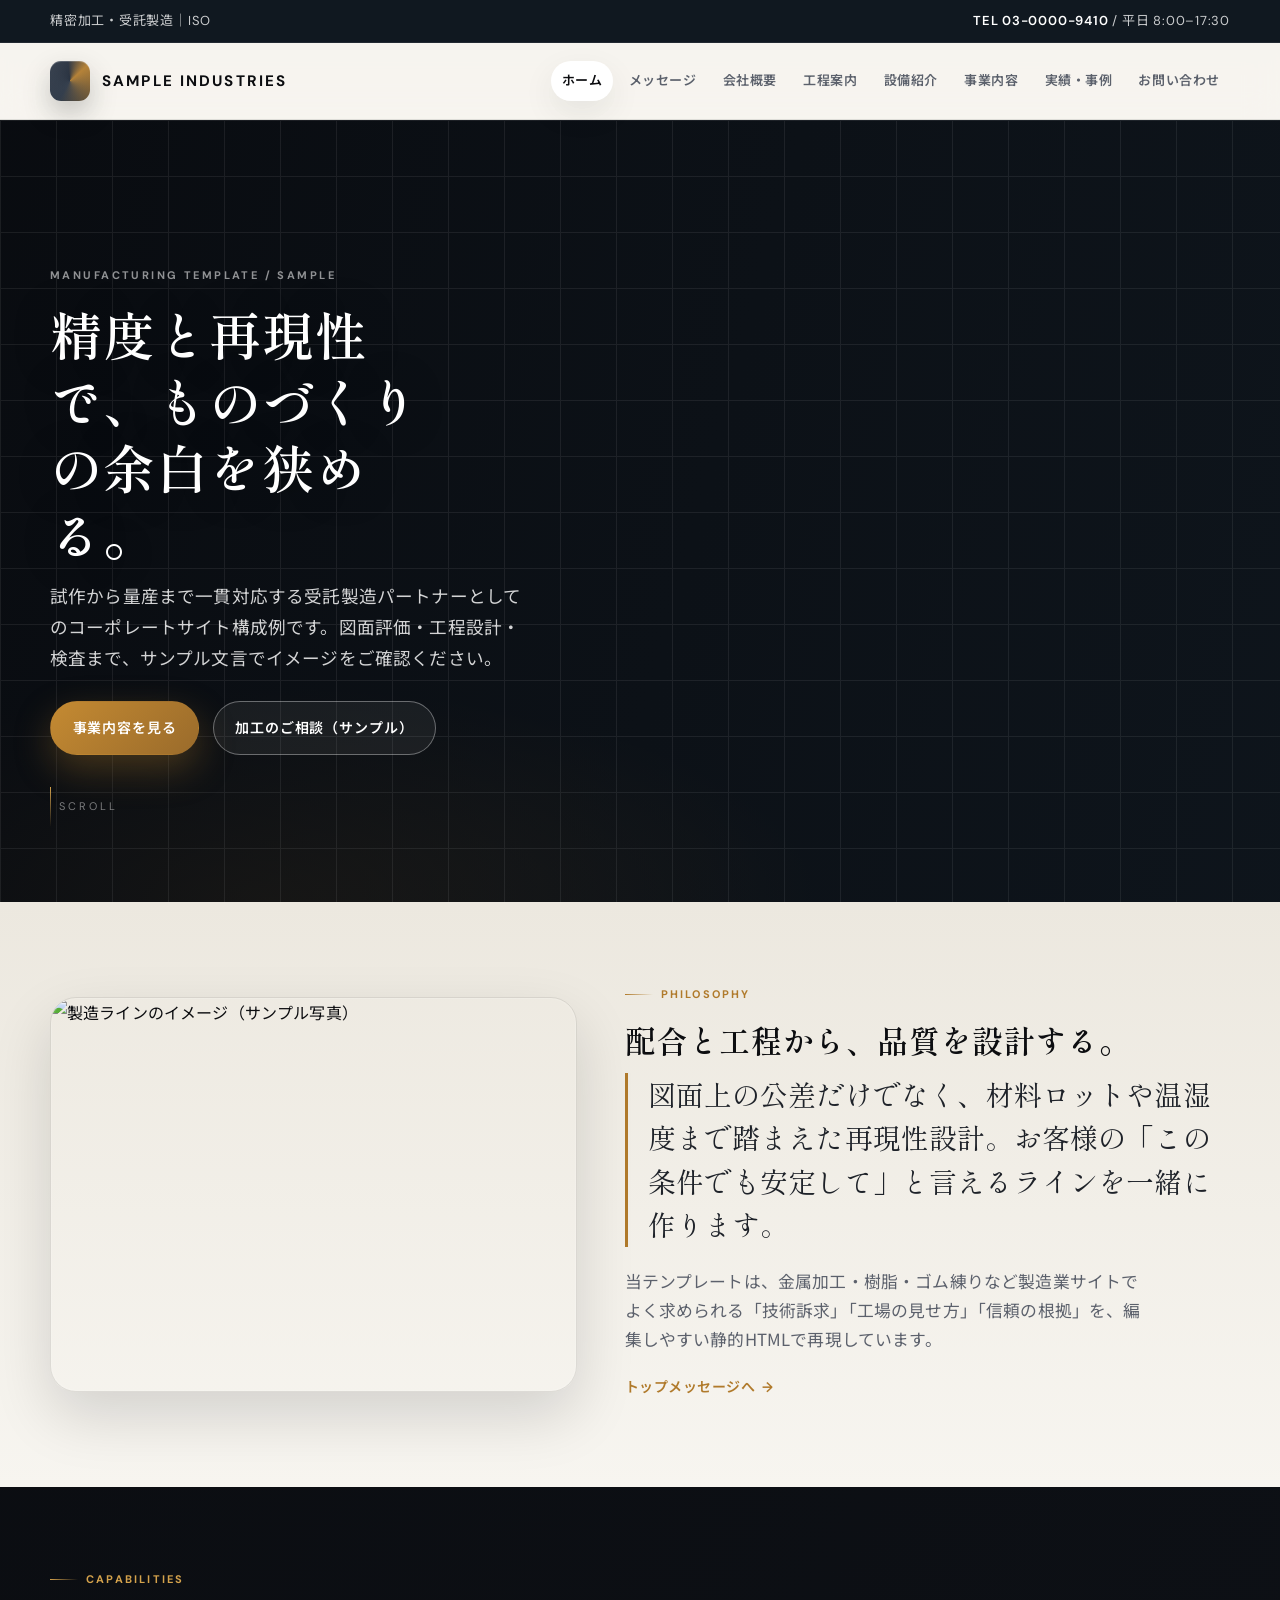
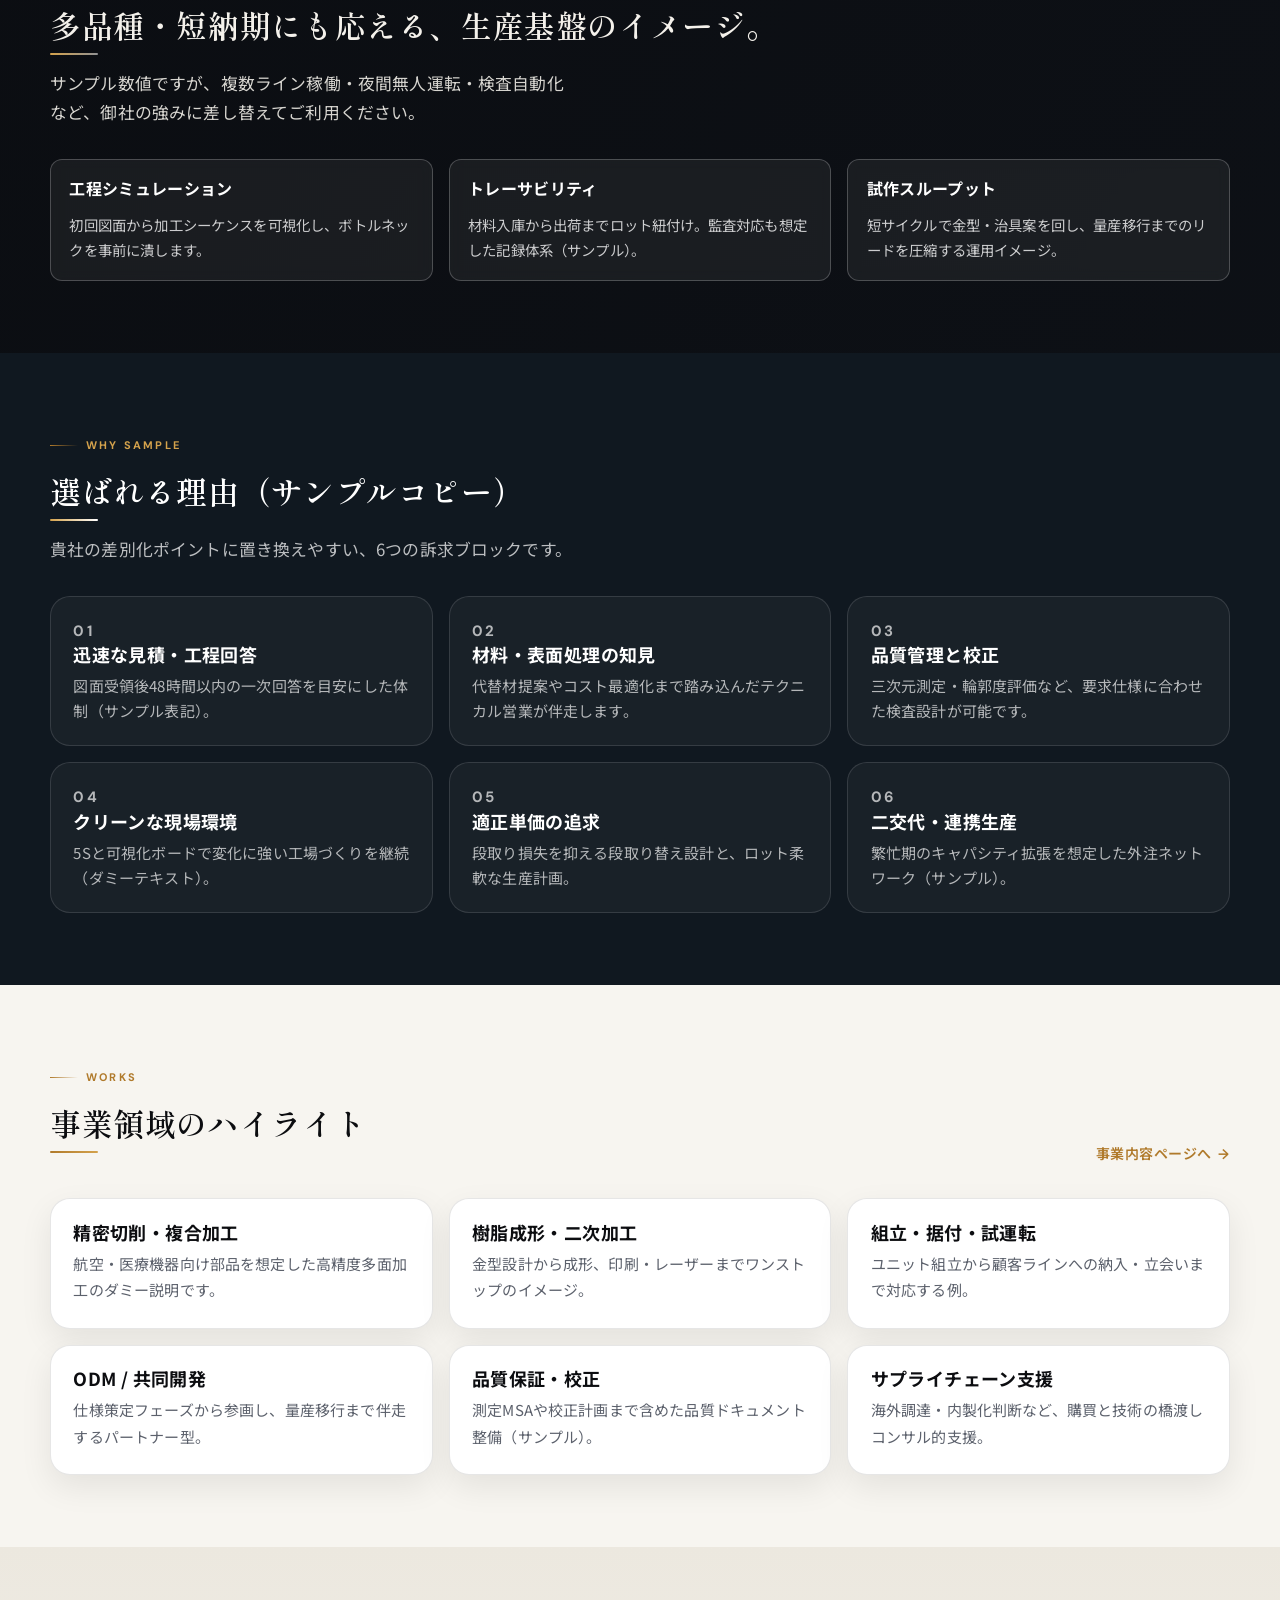
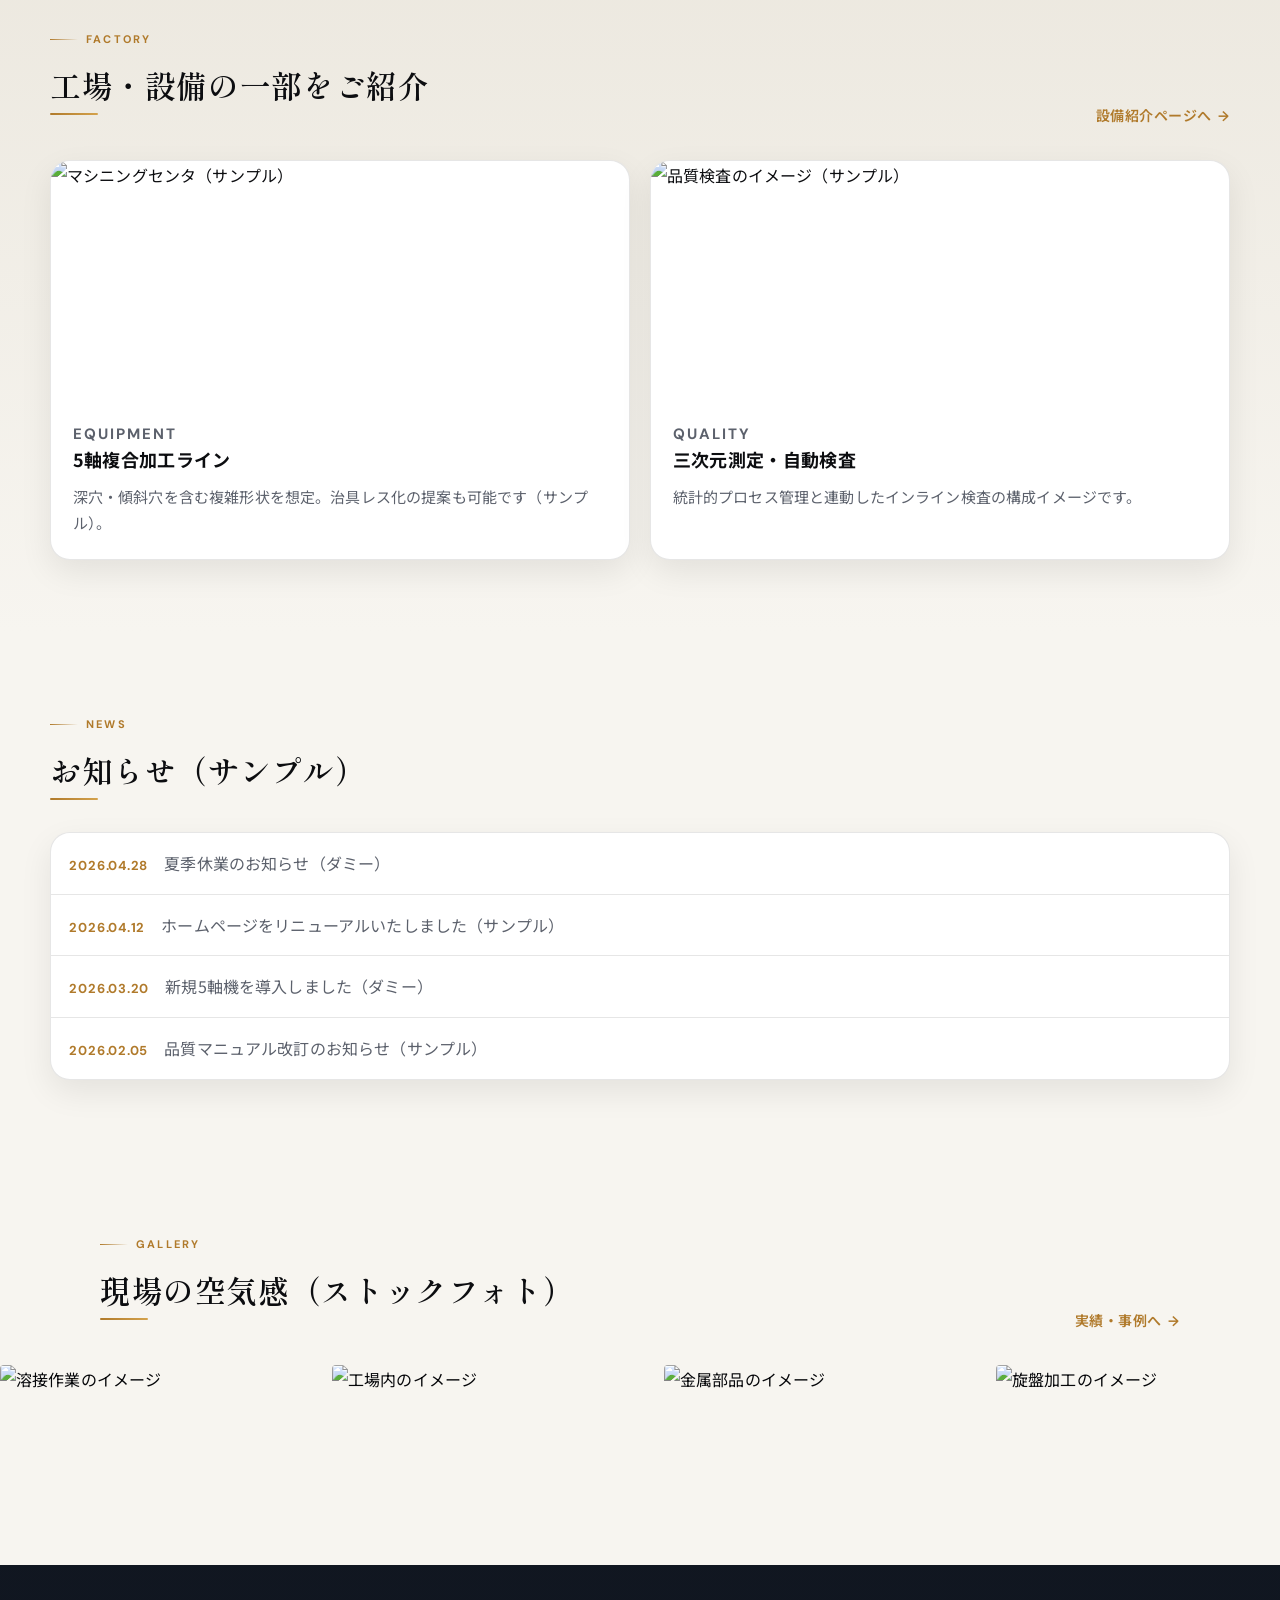
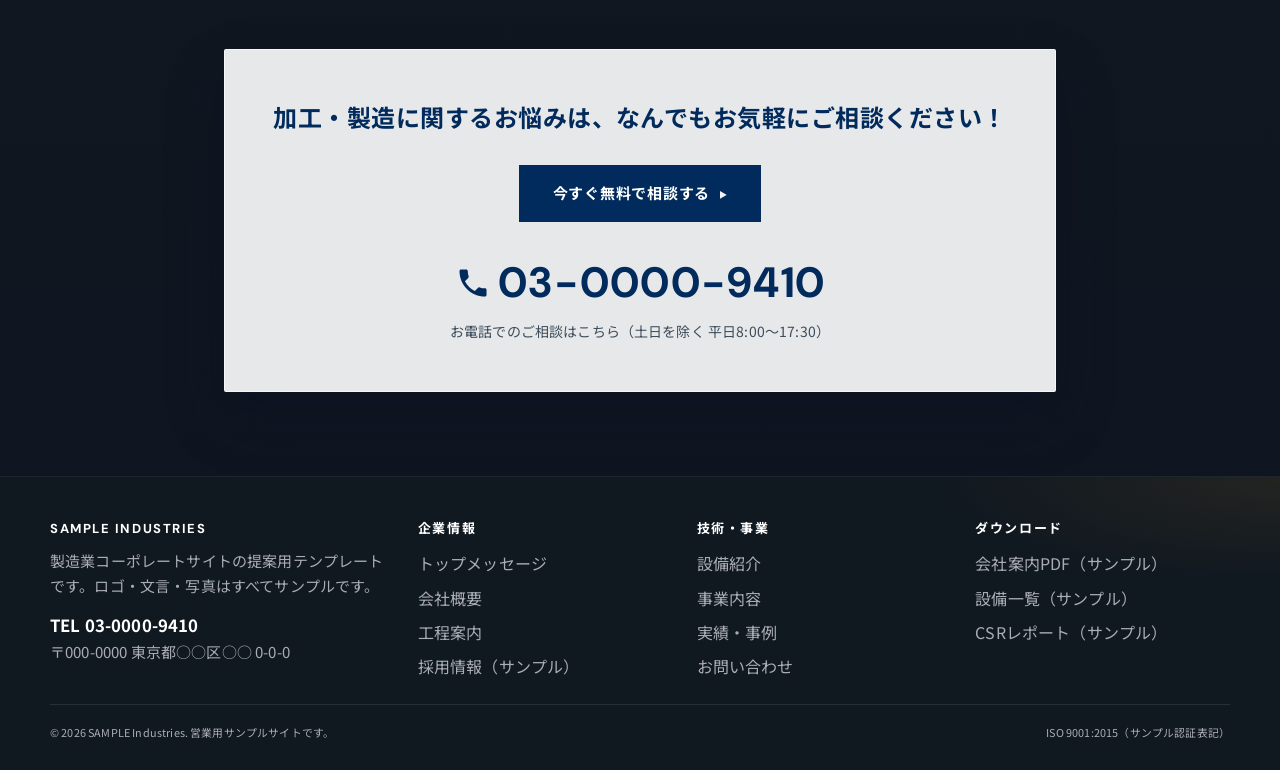
==== commit 9fb35864: "topbarCSS調整" ====
--- a/index.html
+++ b/index.html
@@ -19,7 +19,7 @@
   <body>
     <div class="topbar">
       <div class="container topbar-inner">
-        <div>精密加工・受託製造｜ISO 9001:2015（サンプル認証表記）</div>
+        <div>精密加工・受託製造｜ISO</div>
         <div><strong>TEL 03-0000-9410</strong> / 平日 8:00–17:30</div>
       </div>
     </div>
--- a/assets/css/style.css
+++ b/assets/css/style.css
@@ -86,7 +86,6 @@
   display: flex;
   align-items: center;
   justify-content: space-between;
-  gap: 1rem;
   flex-wrap: wrap;
 }
 
